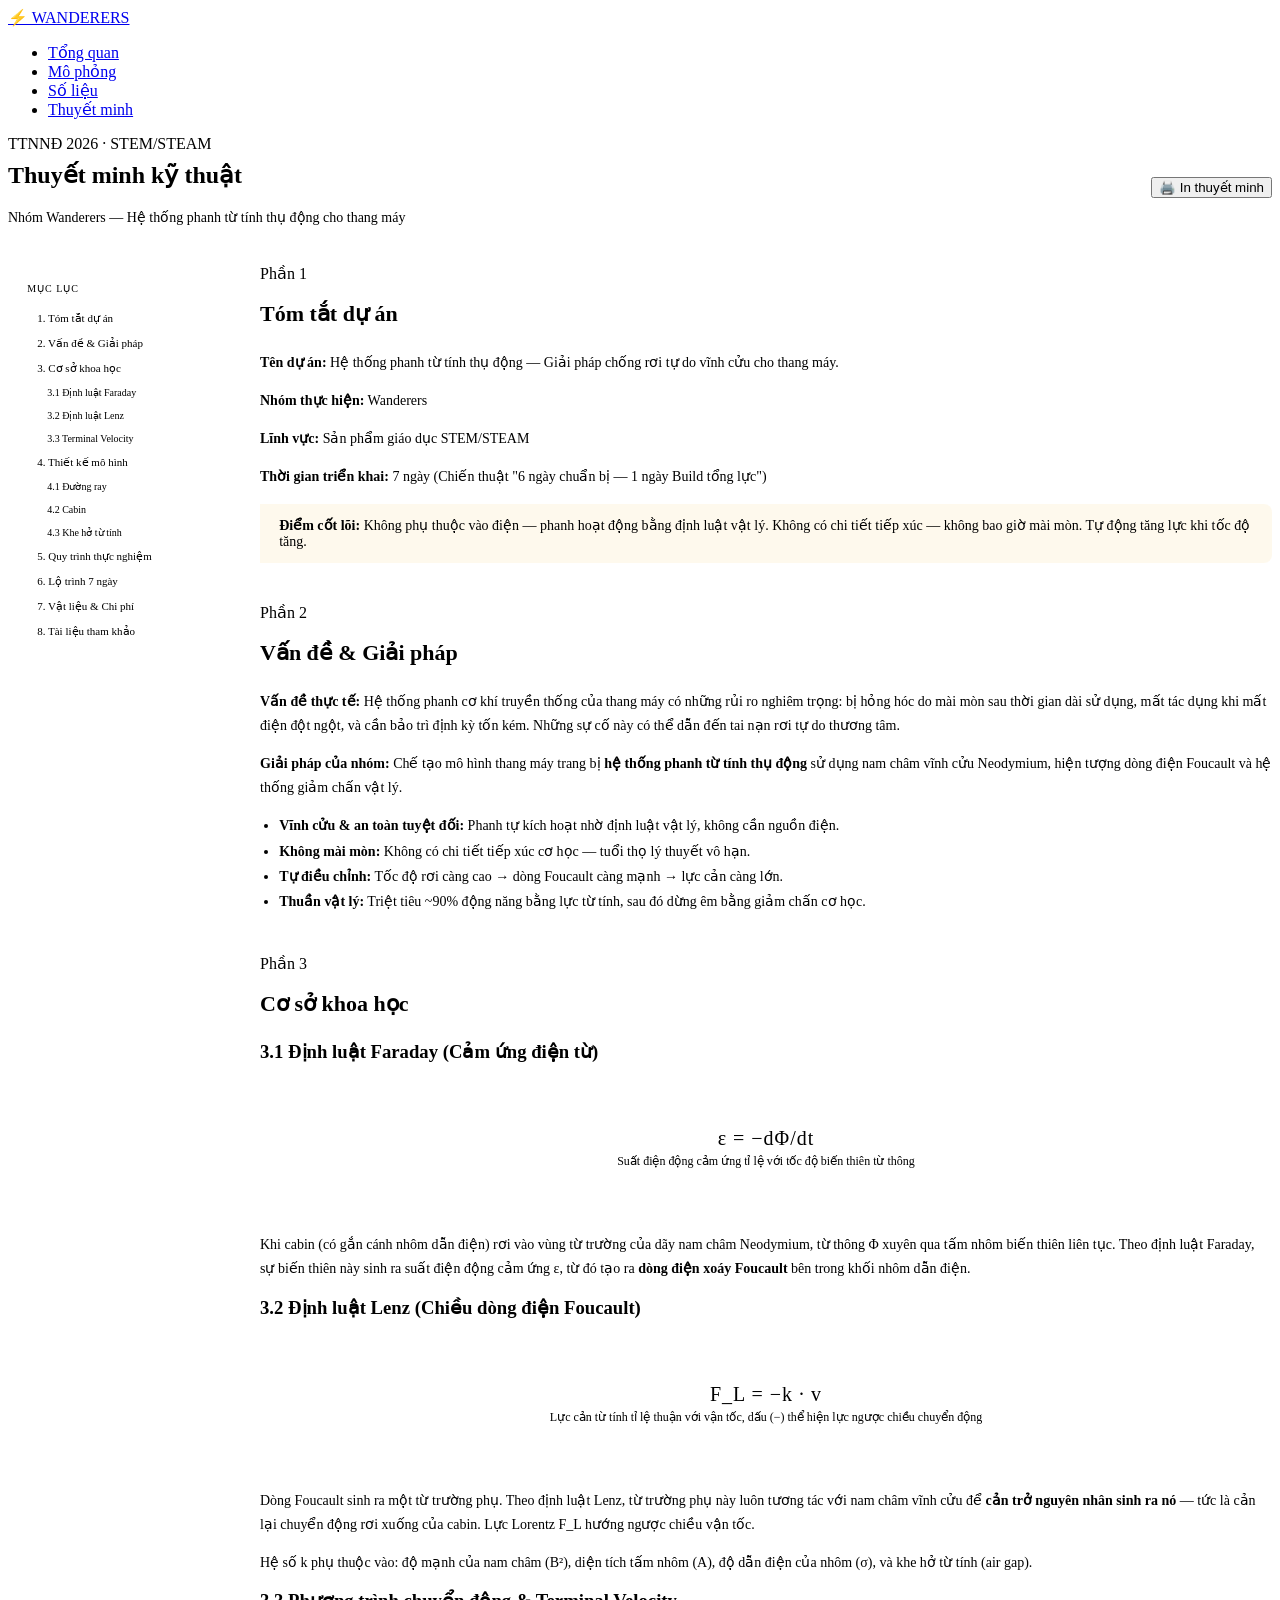
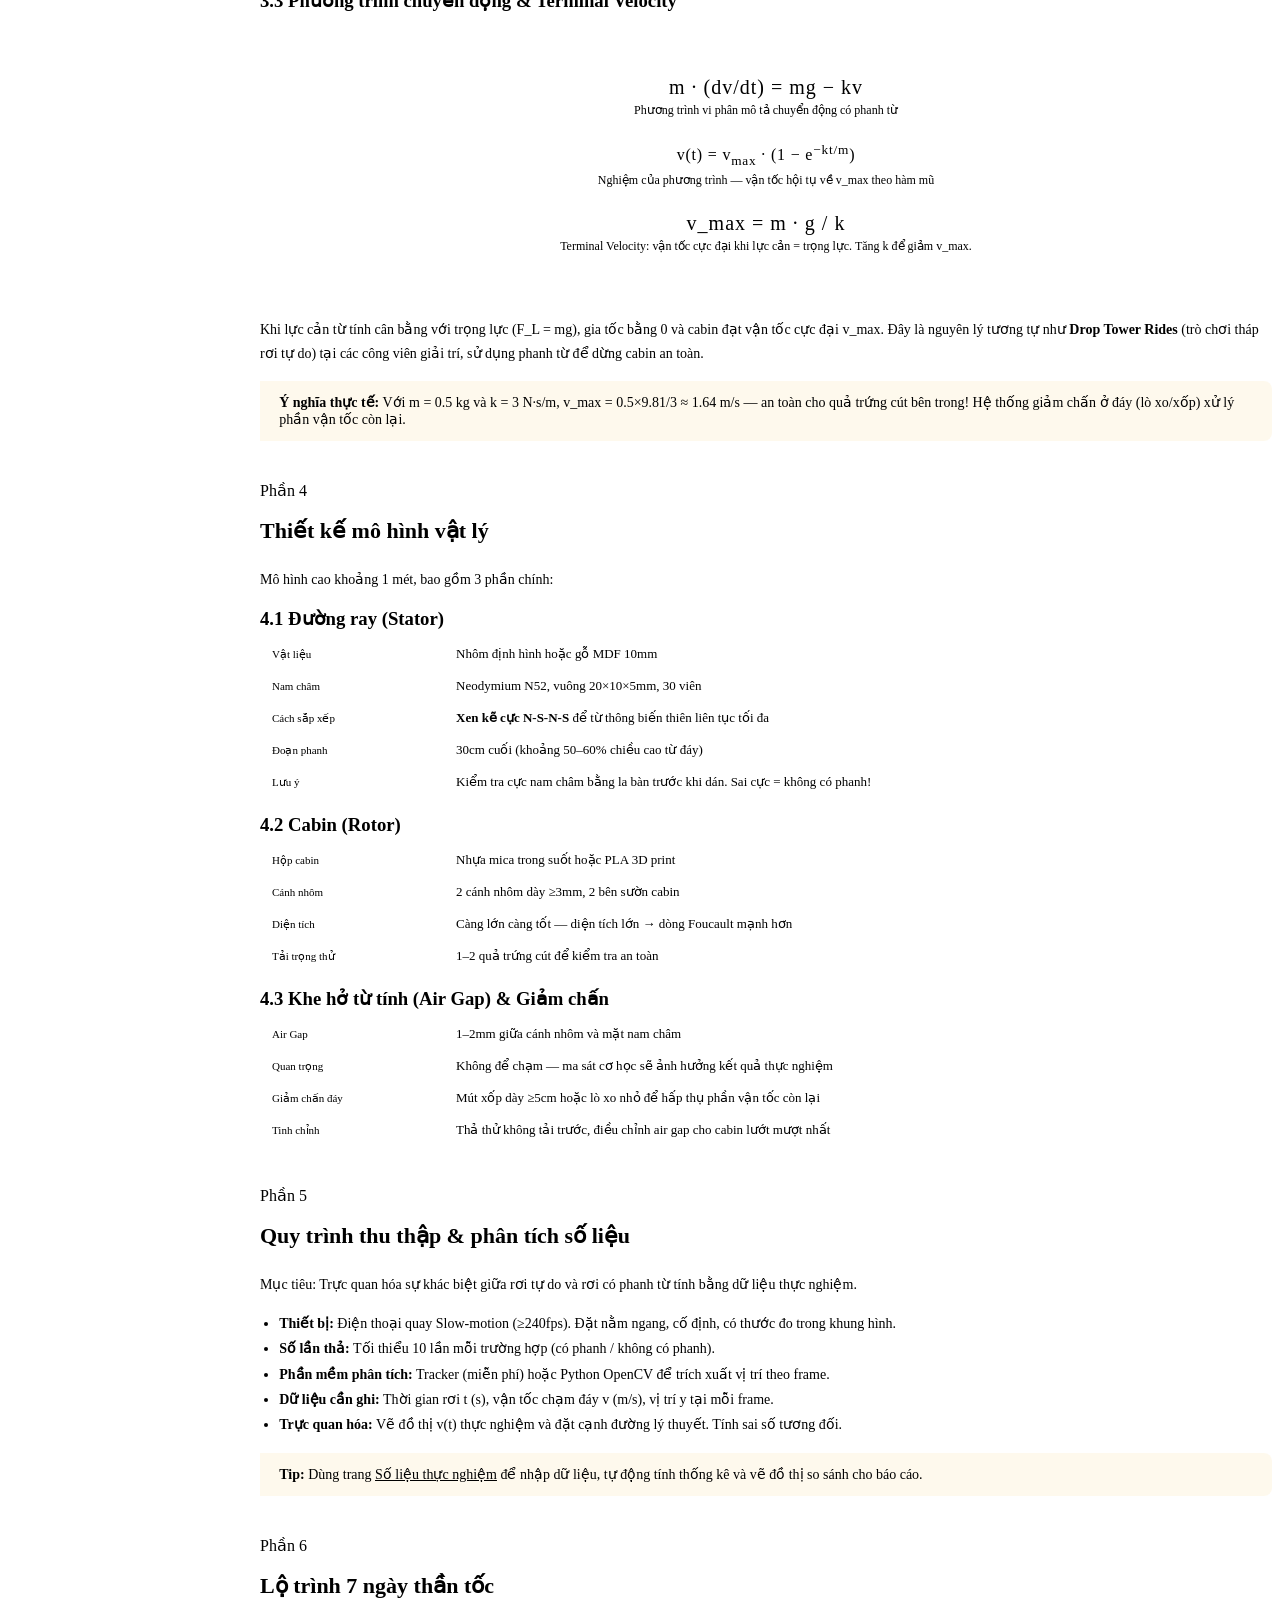
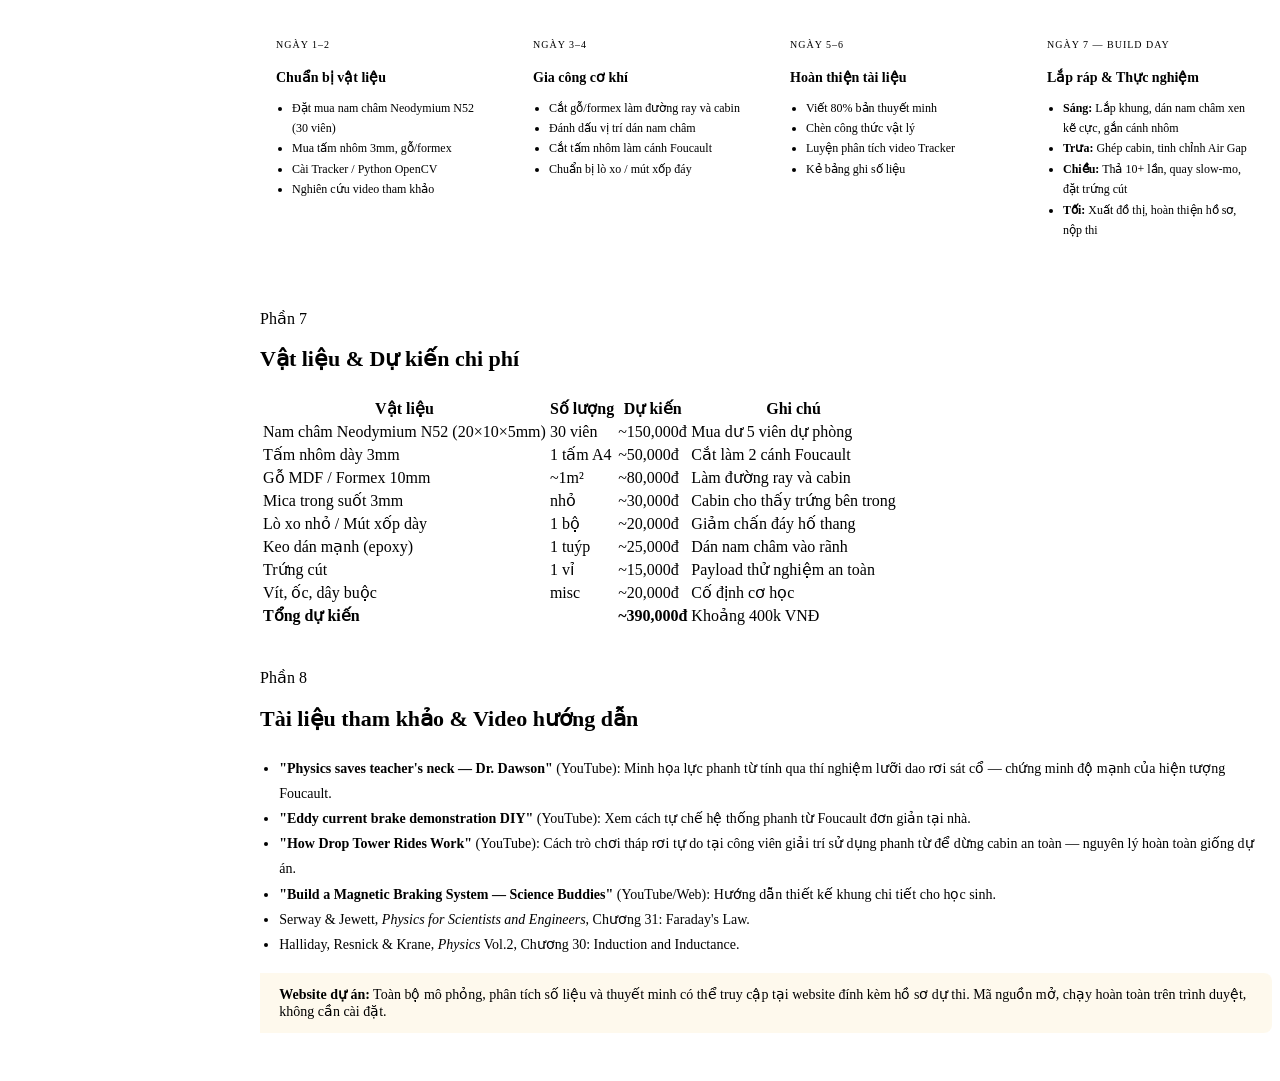
==== report.html @ 01969285 "Add files via upload" ====
<!DOCTYPE html>
<html lang="vi">
<head>
<meta charset="UTF-8">
<meta name="viewport" content="width=device-width, initial-scale=1.0">
<title>Thuyết minh kỹ thuật — Wanderers</title>
<link rel="stylesheet" href="assets/style.css">
<style>
.report-layout {
  display: grid;
  grid-template-columns: 220px 1fr;
  gap: 2rem;
  align-items: start;
}
@media (max-width: 700px) { .report-layout { grid-template-columns: 1fr; } }

/* Sidebar TOC */
.toc {
  position: sticky;
  top: 72px;
  background: var(--bg2);
  border: 1px solid var(--border);
  border-radius: 12px;
  padding: 1.2rem;
}
.toc-title {
  font-family: var(--mono);
  font-size: 10px;
  color: var(--text3);
  text-transform: uppercase;
  letter-spacing: 0.1em;
  margin-bottom: 0.8rem;
}
.toc a {
  display: block;
  padding: 5px 8px;
  font-family: var(--mono);
  font-size: 11px;
  color: var(--text2);
  text-decoration: none;
  border-radius: 4px;
  margin-bottom: 2px;
  border-left: 2px solid transparent;
  transition: all 0.15s;
}
.toc a:hover { background: var(--bg3); color: var(--text); }
.toc a.active { color: var(--accent); border-left-color: var(--accent); background: rgba(240,165,0,0.07); }
.toc a.sub { padding-left: 18px; font-size: 10px; color: var(--text3); }
.toc a.sub:hover { color: var(--text2); }

/* Report content */
.report-section {
  margin-bottom: 2.5rem;
  scroll-margin-top: 72px;
}
.report-section > h2 {
  font-size: 22px;
  margin-bottom: 1rem;
  padding-bottom: 0.5rem;
  border-bottom: 1px solid var(--border);
}
.report-section p {
  color: var(--text2);
  line-height: 1.7;
  margin-bottom: 0.8rem;
  font-size: 14px;
}
.report-section ul {
  color: var(--text2);
  padding-left: 1.2rem;
  margin-bottom: 0.8rem;
  font-size: 14px;
  line-height: 1.8;
}
.report-section ul li::marker { color: var(--accent); }
.report-section b, .report-section strong { color: var(--text); }

.callout {
  background: rgba(240,165,0,0.07);
  border-left: 3px solid var(--accent);
  border-radius: 0 8px 8px 0;
  padding: 0.8rem 1.2rem;
  margin: 1rem 0;
  font-size: 14px;
  color: var(--text2);
}
.callout b { color: var(--accent); }

.phase-grid {
  display: grid;
  grid-template-columns: repeat(auto-fit, minmax(200px, 1fr));
  gap: 1rem;
  margin-top: 1rem;
}
.phase-card {
  background: var(--bg3);
  border: 1px solid var(--border);
  border-radius: 8px;
  padding: 1rem;
}
.phase-card .day {
  font-family: var(--mono);
  font-size: 10px;
  color: var(--accent);
  margin-bottom: 6px;
  text-transform: uppercase;
  letter-spacing: 0.1em;
}
.phase-card h4 {
  font-family: var(--display);
  font-size: 14px;
  font-weight: 700;
  color: var(--text);
  margin-bottom: 6px;
}
.phase-card ul {
  font-size: 12px;
  padding-left: 1rem;
  color: var(--text3);
  line-height: 1.7;
}
.phase-card ul li::marker { color: var(--text3); }

.spec-table {
  width: 100%;
  border-collapse: collapse;
  font-size: 13px;
}
.spec-table td { padding: 8px 12px; border-bottom: 1px solid var(--border); }
.spec-table td:first-child { color: var(--text3); font-family: var(--mono); font-size: 11px; width: 160px; }
.spec-table td:last-child { color: var(--text); }

.physics-diagram {
  background: var(--bg3);
  border: 1px solid var(--border);
  border-radius: 10px;
  padding: 1.5rem;
  margin: 1rem 0;
}
.eq-block {
  text-align: center;
  padding: 1rem;
  margin: 0.5rem 0;
}
.eq-big {
  font-family: var(--mono);
  font-size: 20px;
  color: var(--accent);
  letter-spacing: 0.05em;
}
.eq-small {
  font-family: var(--mono);
  font-size: 12px;
  color: var(--text3);
  margin-top: 4px;
}

/* Print styles */
@media print {
  .toc { display: none; }
  .report-layout { grid-template-columns: 1fr; }
  nav { display: none; }
  body { background: white; color: #222; }
  .card, .physics-diagram, .phase-card { border: 1px solid #ccc; background: white; }
  h1, h2, h3 { color: #000; }
  p, li { color: #444; }
  .eq-big { color: #d4900a; }
  .callout { background: #fffbf0; border-color: #d4900a; }
}
</style>
</head>
<body>
<nav>
  <a class="nav-logo" href="index.html">⚡ WANDERERS</a>
  <ul class="nav-links">
    <li><a href="index.html">Tổng quan</a></li>
    <li><a href="simulation.html">Mô phỏng</a></li>
    <li><a href="data.html">Số liệu</a></li>
    <li><a href="report.html" class="active">Thuyết minh</a></li>
  </ul>
</nav>

<main>
  <div style="margin-bottom:1.5rem;display:flex;align-items:flex-start;justify-content:space-between;flex-wrap:wrap;gap:1rem;">
    <div>
      <div class="label">TTNNĐ 2026 · STEM/STEAM</div>
      <h2 style="margin-top:0.5rem;">Thuyết minh kỹ thuật</h2>
      <p style="color:var(--text2);font-size:14px;margin-top:6px;">Nhóm Wanderers — Hệ thống phanh từ tính thụ động cho thang máy</p>
    </div>
    <button onclick="window.print()" class="no-print" style="align-self:center;">🖨️ In thuyết minh</button>
  </div>

  <div class="report-layout">
    <!-- TOC sidebar -->
    <aside class="toc no-print">
      <div class="toc-title">Mục lục</div>
      <a href="#s1">1. Tóm tắt dự án</a>
      <a href="#s2">2. Vấn đề & Giải pháp</a>
      <a href="#s3">3. Cơ sở khoa học</a>
      <a href="#s3" class="sub">3.1 Định luật Faraday</a>
      <a href="#s3" class="sub">3.2 Định luật Lenz</a>
      <a href="#s3" class="sub">3.3 Terminal Velocity</a>
      <a href="#s4">4. Thiết kế mô hình</a>
      <a href="#s4" class="sub">4.1 Đường ray</a>
      <a href="#s4" class="sub">4.2 Cabin</a>
      <a href="#s4" class="sub">4.3 Khe hở từ tính</a>
      <a href="#s5">5. Quy trình thực nghiệm</a>
      <a href="#s6">6. Lộ trình 7 ngày</a>
      <a href="#s7">7. Vật liệu & Chi phí</a>
      <a href="#s8">8. Tài liệu tham khảo</a>
    </aside>

    <!-- Report body -->
    <article>
      <!-- Section 1 -->
      <div class="report-section" id="s1">
        <div class="label" style="margin-bottom:0.5rem;">Phần 1</div>
        <h2>Tóm tắt dự án</h2>
        <div class="card card-accent">
          <p><strong>Tên dự án:</strong> Hệ thống phanh từ tính thụ động — Giải pháp chống rơi tự do vĩnh cửu cho thang máy.</p>
          <p><strong>Nhóm thực hiện:</strong> Wanderers</p>
          <p><strong>Lĩnh vực:</strong> Sản phẩm giáo dục STEM/STEAM</p>
          <p><strong>Thời gian triển khai:</strong> 7 ngày (Chiến thuật "6 ngày chuẩn bị — 1 ngày Build tổng lực")</p>
        </div>
        <div class="callout">
          <b>Điểm cốt lõi:</b> Không phụ thuộc vào điện — phanh hoạt động bằng định luật vật lý. Không có chi tiết tiếp xúc — không bao giờ mài mòn. Tự động tăng lực khi tốc độ tăng.
        </div>
      </div>

      <!-- Section 2 -->
      <div class="report-section" id="s2">
        <div class="label" style="margin-bottom:0.5rem;">Phần 2</div>
        <h2>Vấn đề & Giải pháp</h2>
        <p><strong>Vấn đề thực tế:</strong> Hệ thống phanh cơ khí truyền thống của thang máy có những rủi ro nghiêm trọng: bị hỏng hóc do mài mòn sau thời gian dài sử dụng, mất tác dụng khi mất điện đột ngột, và cần bảo trì định kỳ tốn kém. Những sự cố này có thể dẫn đến tai nạn rơi tự do thương tâm.</p>
        <p><strong>Giải pháp của nhóm:</strong> Chế tạo mô hình thang máy trang bị <strong>hệ thống phanh từ tính thụ động</strong> sử dụng nam châm vĩnh cửu Neodymium, hiện tượng dòng điện Foucault và hệ thống giảm chấn vật lý.</p>
        <ul>
          <li><strong>Vĩnh cửu & an toàn tuyệt đối:</strong> Phanh tự kích hoạt nhờ định luật vật lý, không cần nguồn điện.</li>
          <li><strong>Không mài mòn:</strong> Không có chi tiết tiếp xúc cơ học — tuổi thọ lý thuyết vô hạn.</li>
          <li><strong>Tự điều chỉnh:</strong> Tốc độ rơi càng cao → dòng Foucault càng mạnh → lực cản càng lớn.</li>
          <li><strong>Thuần vật lý:</strong> Triệt tiêu ~90% động năng bằng lực từ tính, sau đó dừng êm bằng giảm chấn cơ học.</li>
        </ul>
      </div>

      <!-- Section 3 -->
      <div class="report-section" id="s3">
        <div class="label" style="margin-bottom:0.5rem;">Phần 3</div>
        <h2>Cơ sở khoa học</h2>

        <h3 style="margin-bottom:0.5rem;margin-top:1rem;">3.1 Định luật Faraday (Cảm ứng điện từ)</h3>
        <div class="physics-diagram">
          <div class="eq-block">
            <div class="eq-big">ε = −dΦ/dt</div>
            <div class="eq-small">Suất điện động cảm ứng tỉ lệ với tốc độ biến thiên từ thông</div>
          </div>
        </div>
        <p>Khi cabin (có gắn cánh nhôm dẫn điện) rơi vào vùng từ trường của dãy nam châm Neodymium, từ thông Φ xuyên qua tấm nhôm biến thiên liên tục. Theo định luật Faraday, sự biến thiên này sinh ra suất điện động cảm ứng ε, từ đó tạo ra <strong>dòng điện xoáy Foucault</strong> bên trong khối nhôm dẫn điện.</p>

        <h3 style="margin-bottom:0.5rem;margin-top:1rem;">3.2 Định luật Lenz (Chiều dòng điện Foucault)</h3>
        <div class="physics-diagram">
          <div class="eq-block">
            <div class="eq-big">F_L = −k · v</div>
            <div class="eq-small">Lực cản từ tính tỉ lệ thuận với vận tốc, dấu (−) thể hiện lực ngược chiều chuyển động</div>
          </div>
        </div>
        <p>Dòng Foucault sinh ra một từ trường phụ. Theo định luật Lenz, từ trường phụ này luôn tương tác với nam châm vĩnh cửu để <strong>cản trở nguyên nhân sinh ra nó</strong> — tức là cản lại chuyển động rơi xuống của cabin. Lực Lorentz F_L hướng ngược chiều vận tốc.</p>
        <p>Hệ số k phụ thuộc vào: độ mạnh của nam châm (B²), diện tích tấm nhôm (A), độ dẫn điện của nhôm (σ), và khe hở từ tính (air gap).</p>

        <h3 style="margin-bottom:0.5rem;margin-top:1rem;">3.3 Phương trình chuyển động & Terminal Velocity</h3>
        <div class="physics-diagram">
          <div class="eq-block">
            <div class="eq-big">m · (dv/dt) = mg − kv</div>
            <div class="eq-small">Phương trình vi phân mô tả chuyển động có phanh từ</div>
          </div>
          <div class="eq-block" style="padding-top:0;">
            <div class="eq-big" style="font-size:16px;">v(t) = v<sub>max</sub> · (1 − e<sup>−kt/m</sup>)</div>
            <div class="eq-small">Nghiệm của phương trình — vận tốc hội tụ về v_max theo hàm mũ</div>
          </div>
          <div class="eq-block" style="padding-top:0;">
            <div class="eq-big">v_max = m · g / k</div>
            <div class="eq-small">Terminal Velocity: vận tốc cực đại khi lực cản = trọng lực. Tăng k để giảm v_max.</div>
          </div>
        </div>
        <p>Khi lực cản từ tính cân bằng với trọng lực (F_L = mg), gia tốc bằng 0 và cabin đạt vận tốc cực đại v_max. Đây là nguyên lý tương tự như <strong>Drop Tower Rides</strong> (trò chơi tháp rơi tự do) tại các công viên giải trí, sử dụng phanh từ để dừng cabin an toàn.</p>
        <div class="callout">
          <b>Ý nghĩa thực tế:</b> Với m = 0.5 kg và k = 3 N·s/m, v_max = 0.5×9.81/3 ≈ 1.64 m/s — an toàn cho quả trứng cút bên trong! Hệ thống giảm chấn ở đáy (lò xo/xốp) xử lý phần vận tốc còn lại.
        </div>
      </div>

      <!-- Section 4 -->
      <div class="report-section" id="s4">
        <div class="label" style="margin-bottom:0.5rem;">Phần 4</div>
        <h2>Thiết kế mô hình vật lý</h2>
        <p>Mô hình cao khoảng 1 mét, bao gồm 3 phần chính:</p>

        <h3 style="margin-bottom:0.5rem;margin-top:1rem;">4.1 Đường ray (Stator)</h3>
        <table class="spec-table">
          <tr><td>Vật liệu</td><td>Nhôm định hình hoặc gỗ MDF 10mm</td></tr>
          <tr><td>Nam châm</td><td>Neodymium N52, vuông 20×10×5mm, 30 viên</td></tr>
          <tr><td>Cách sắp xếp</td><td><strong>Xen kẽ cực N-S-N-S</strong> để từ thông biến thiên liên tục tối đa</td></tr>
          <tr><td>Đoạn phanh</td><td>30cm cuối (khoảng 50–60% chiều cao từ đáy)</td></tr>
          <tr><td>Lưu ý</td><td>Kiểm tra cực nam châm bằng la bàn trước khi dán. Sai cực = không có phanh!</td></tr>
        </table>

        <h3 style="margin-bottom:0.5rem;margin-top:1rem;">4.2 Cabin (Rotor)</h3>
        <table class="spec-table">
          <tr><td>Hộp cabin</td><td>Nhựa mica trong suốt hoặc PLA 3D print</td></tr>
          <tr><td>Cánh nhôm</td><td>2 cánh nhôm dày ≥3mm, 2 bên sườn cabin</td></tr>
          <tr><td>Diện tích</td><td>Càng lớn càng tốt — diện tích lớn → dòng Foucault mạnh hơn</td></tr>
          <tr><td>Tải trọng thử</td><td>1–2 quả trứng cút để kiểm tra an toàn</td></tr>
        </table>

        <h3 style="margin-bottom:0.5rem;margin-top:1rem;">4.3 Khe hở từ tính (Air Gap) & Giảm chấn</h3>
        <table class="spec-table">
          <tr><td>Air Gap</td><td>1–2mm giữa cánh nhôm và mặt nam châm</td></tr>
          <tr><td>Quan trọng</td><td>Không để chạm — ma sát cơ học sẽ ảnh hưởng kết quả thực nghiệm</td></tr>
          <tr><td>Giảm chấn đáy</td><td>Mút xốp dày ≥5cm hoặc lò xo nhỏ để hấp thụ phần vận tốc còn lại</td></tr>
          <tr><td>Tinh chỉnh</td><td>Thả thử không tải trước, điều chỉnh air gap cho cabin lướt mượt nhất</td></tr>
        </table>
      </div>

      <!-- Section 5 -->
      <div class="report-section" id="s5">
        <div class="label" style="margin-bottom:0.5rem;">Phần 5</div>
        <h2>Quy trình thu thập & phân tích số liệu</h2>
        <p>Mục tiêu: Trực quan hóa sự khác biệt giữa rơi tự do và rơi có phanh từ tính bằng dữ liệu thực nghiệm.</p>
        <ul>
          <li><strong>Thiết bị:</strong> Điện thoại quay Slow-motion (≥240fps). Đặt nằm ngang, cố định, có thước đo trong khung hình.</li>
          <li><strong>Số lần thả:</strong> Tối thiểu 10 lần mỗi trường hợp (có phanh / không có phanh).</li>
          <li><strong>Phần mềm phân tích:</strong> Tracker (miễn phí) hoặc Python OpenCV để trích xuất vị trí theo frame.</li>
          <li><strong>Dữ liệu cần ghi:</strong> Thời gian rơi t (s), vận tốc chạm đáy v (m/s), vị trí y tại mỗi frame.</li>
          <li><strong>Trực quan hóa:</strong> Vẽ đồ thị v(t) thực nghiệm và đặt cạnh đường lý thuyết. Tính sai số tương đối.</li>
        </ul>
        <div class="callout">
          <b>Tip:</b> Dùng trang <a href="data.html" style="color:var(--accent);">Số liệu thực nghiệm</a> để nhập dữ liệu, tự động tính thống kê và vẽ đồ thị so sánh cho báo cáo.
        </div>
      </div>

      <!-- Section 6 -->
      <div class="report-section" id="s6">
        <div class="label" style="margin-bottom:0.5rem;">Phần 6</div>
        <h2>Lộ trình 7 ngày thần tốc</h2>
        <div class="phase-grid">
          <div class="phase-card">
            <div class="day">Ngày 1–2</div>
            <h4>Chuẩn bị vật liệu</h4>
            <ul>
              <li>Đặt mua nam châm Neodymium N52 (30 viên)</li>
              <li>Mua tấm nhôm 3mm, gỗ/formex</li>
              <li>Cài Tracker / Python OpenCV</li>
              <li>Nghiên cứu video tham khảo</li>
            </ul>
          </div>
          <div class="phase-card">
            <div class="day">Ngày 3–4</div>
            <h4>Gia công cơ khí</h4>
            <ul>
              <li>Cắt gỗ/formex làm đường ray và cabin</li>
              <li>Đánh dấu vị trí dán nam châm</li>
              <li>Cắt tấm nhôm làm cánh Foucault</li>
              <li>Chuẩn bị lò xo / mút xốp đáy</li>
            </ul>
          </div>
          <div class="phase-card">
            <div class="day">Ngày 5–6</div>
            <h4>Hoàn thiện tài liệu</h4>
            <ul>
              <li>Viết 80% bản thuyết minh</li>
              <li>Chèn công thức vật lý</li>
              <li>Luyện phân tích video Tracker</li>
              <li>Kẻ bảng ghi số liệu</li>
            </ul>
          </div>
          <div class="phase-card" style="border-color:rgba(240,165,0,0.3);">
            <div class="day" style="color:var(--accent);">Ngày 7 — BUILD DAY</div>
            <h4>Lắp ráp & Thực nghiệm</h4>
            <ul>
              <li><b>Sáng:</b> Lắp khung, dán nam châm xen kẽ cực, gắn cánh nhôm</li>
              <li><b>Trưa:</b> Ghép cabin, tinh chỉnh Air Gap</li>
              <li><b>Chiều:</b> Thả 10+ lần, quay slow-mo, đặt trứng cút</li>
              <li><b>Tối:</b> Xuất đồ thị, hoàn thiện hồ sơ, nộp thi</li>
            </ul>
          </div>
        </div>
      </div>

      <!-- Section 7 -->
      <div class="report-section" id="s7">
        <div class="label" style="margin-bottom:0.5rem;">Phần 7</div>
        <h2>Vật liệu & Dự kiến chi phí</h2>
        <table>
          <thead>
            <tr><th>Vật liệu</th><th>Số lượng</th><th>Dự kiến</th><th>Ghi chú</th></tr>
          </thead>
          <tbody>
            <tr><td>Nam châm Neodymium N52 (20×10×5mm)</td><td>30 viên</td><td>~150,000đ</td><td>Mua dư 5 viên dự phòng</td></tr>
            <tr><td>Tấm nhôm dày 3mm</td><td>1 tấm A4</td><td>~50,000đ</td><td>Cắt làm 2 cánh Foucault</td></tr>
            <tr><td>Gỗ MDF / Formex 10mm</td><td>~1m²</td><td>~80,000đ</td><td>Làm đường ray và cabin</td></tr>
            <tr><td>Mica trong suốt 3mm</td><td>nhỏ</td><td>~30,000đ</td><td>Cabin cho thấy trứng bên trong</td></tr>
            <tr><td>Lò xo nhỏ / Mút xốp dày</td><td>1 bộ</td><td>~20,000đ</td><td>Giảm chấn đáy hố thang</td></tr>
            <tr><td>Keo dán mạnh (epoxy)</td><td>1 tuýp</td><td>~25,000đ</td><td>Dán nam châm vào rãnh</td></tr>
            <tr><td>Trứng cút</td><td>1 vỉ</td><td>~15,000đ</td><td>Payload thử nghiệm an toàn</td></tr>
            <tr><td>Vít, ốc, dây buộc</td><td>misc</td><td>~20,000đ</td><td>Cố định cơ học</td></tr>
          </tbody>
          <tfoot>
            <tr><td colspan="2"><strong>Tổng dự kiến</strong></td><td><strong style="color:var(--accent);">~390,000đ</strong></td><td>Khoảng 400k VNĐ</td></tr>
          </tfoot>
        </table>
      </div>

      <!-- Section 8 -->
      <div class="report-section" id="s8">
        <div class="label" style="margin-bottom:0.5rem;">Phần 8</div>
        <h2>Tài liệu tham khảo & Video hướng dẫn</h2>
        <ul>
          <li><strong>"Physics saves teacher's neck — Dr. Dawson"</strong> (YouTube): Minh họa lực phanh từ tính qua thí nghiệm lưỡi dao rơi sát cổ — chứng minh độ mạnh của hiện tượng Foucault.</li>
          <li><strong>"Eddy current brake demonstration DIY"</strong> (YouTube): Xem cách tự chế hệ thống phanh từ Foucault đơn giản tại nhà.</li>
          <li><strong>"How Drop Tower Rides Work"</strong> (YouTube): Cách trò chơi tháp rơi tự do tại công viên giải trí sử dụng phanh từ để dừng cabin an toàn — nguyên lý hoàn toàn giống dự án.</li>
          <li><strong>"Build a Magnetic Braking System — Science Buddies"</strong> (YouTube/Web): Hướng dẫn thiết kế khung chi tiết cho học sinh.</li>
          <li>Serway & Jewett, <em>Physics for Scientists and Engineers</em>, Chương 31: Faraday's Law.</li>
          <li>Halliday, Resnick & Krane, <em>Physics</em> Vol.2, Chương 30: Induction and Inductance.</li>
        </ul>
        <div class="callout">
          <b>Website dự án:</b> Toàn bộ mô phỏng, phân tích số liệu và thuyết minh có thể truy cập tại website đính kèm hồ sơ dự thi. Mã nguồn mở, chạy hoàn toàn trên trình duyệt, không cần cài đặt.
        </div>
      </div>

    </article>
  </div>
</main>

<script>
// Highlight active TOC item on scroll
const sections = document.querySelectorAll('.report-section');
const tocLinks = document.querySelectorAll('.toc a');
window.addEventListener('scroll', () => {
  let current = '';
  sections.forEach(s => {
    if (window.scrollY >= s.offsetTop - 100) current = s.id;
  });
  tocLinks.forEach(a => {
    a.classList.toggle('active', a.getAttribute('href') === '#' + current);
  });
});
</script>
</body>
</html>
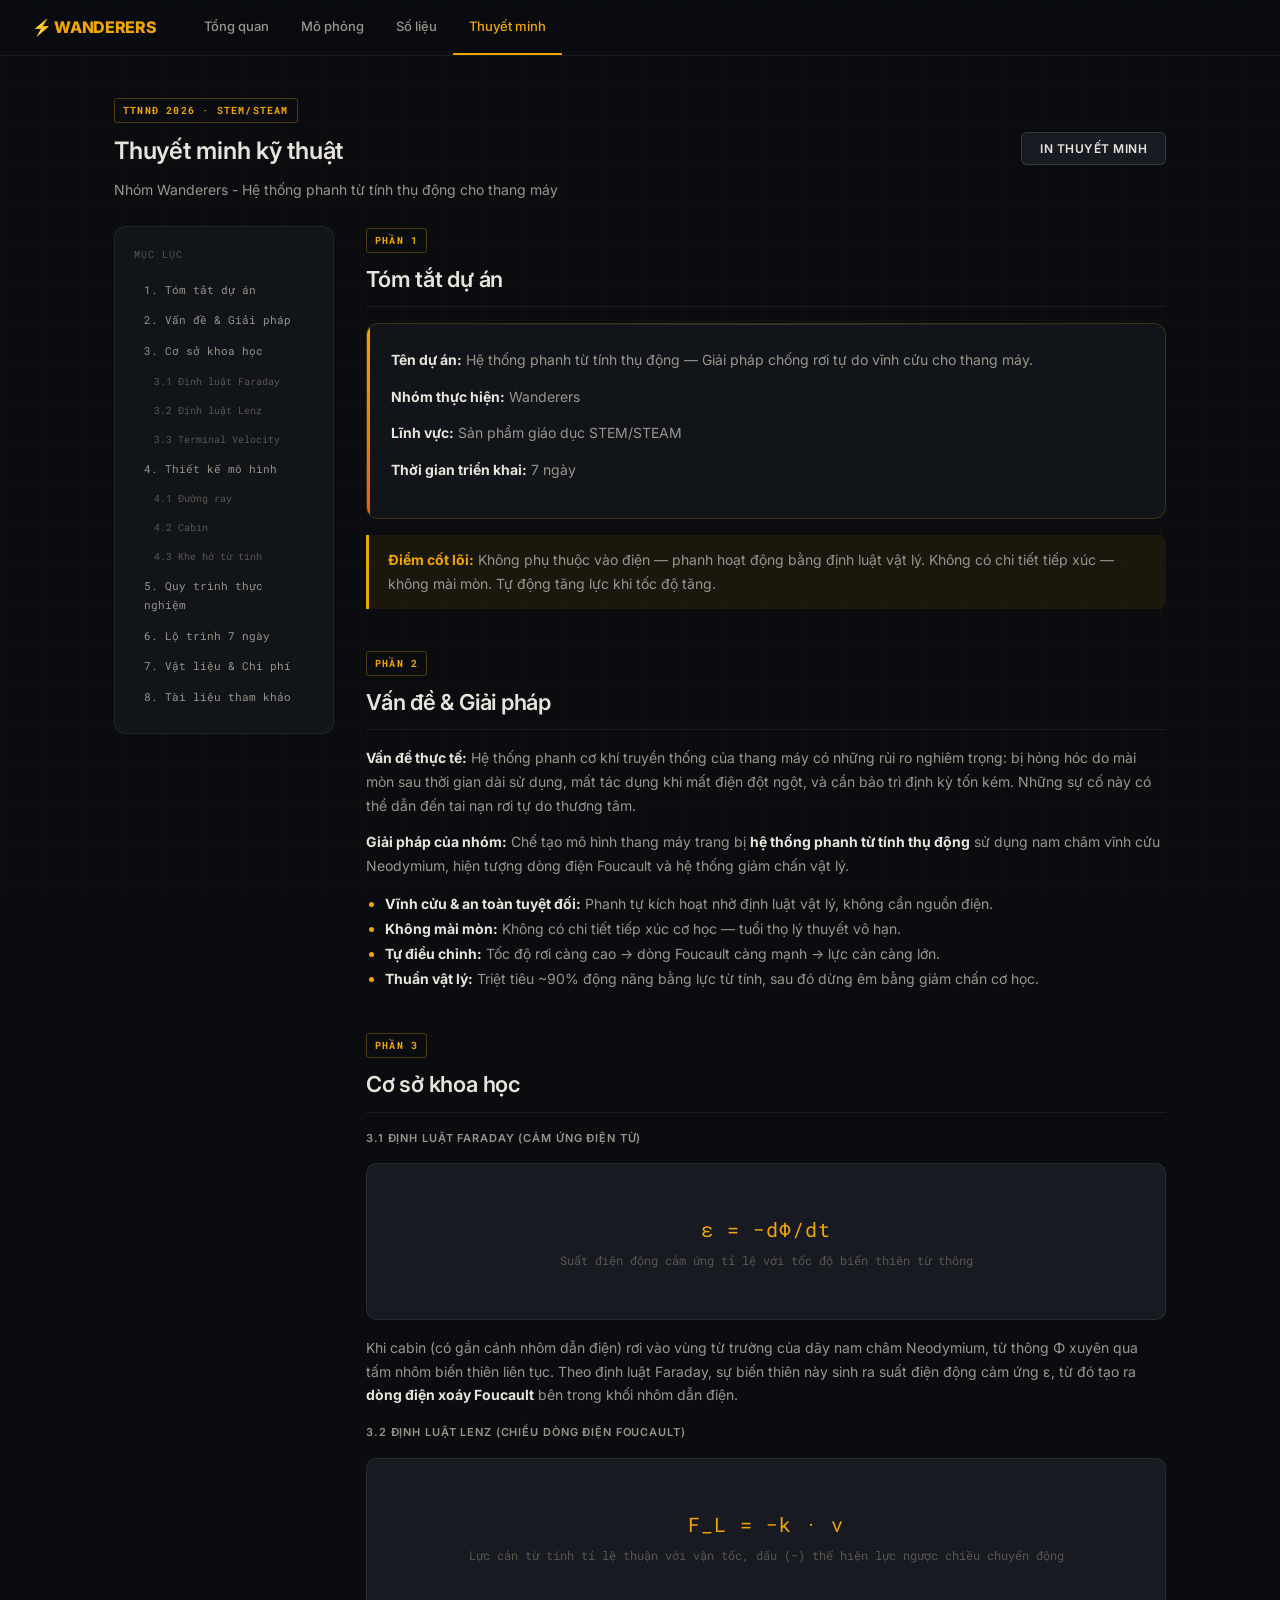
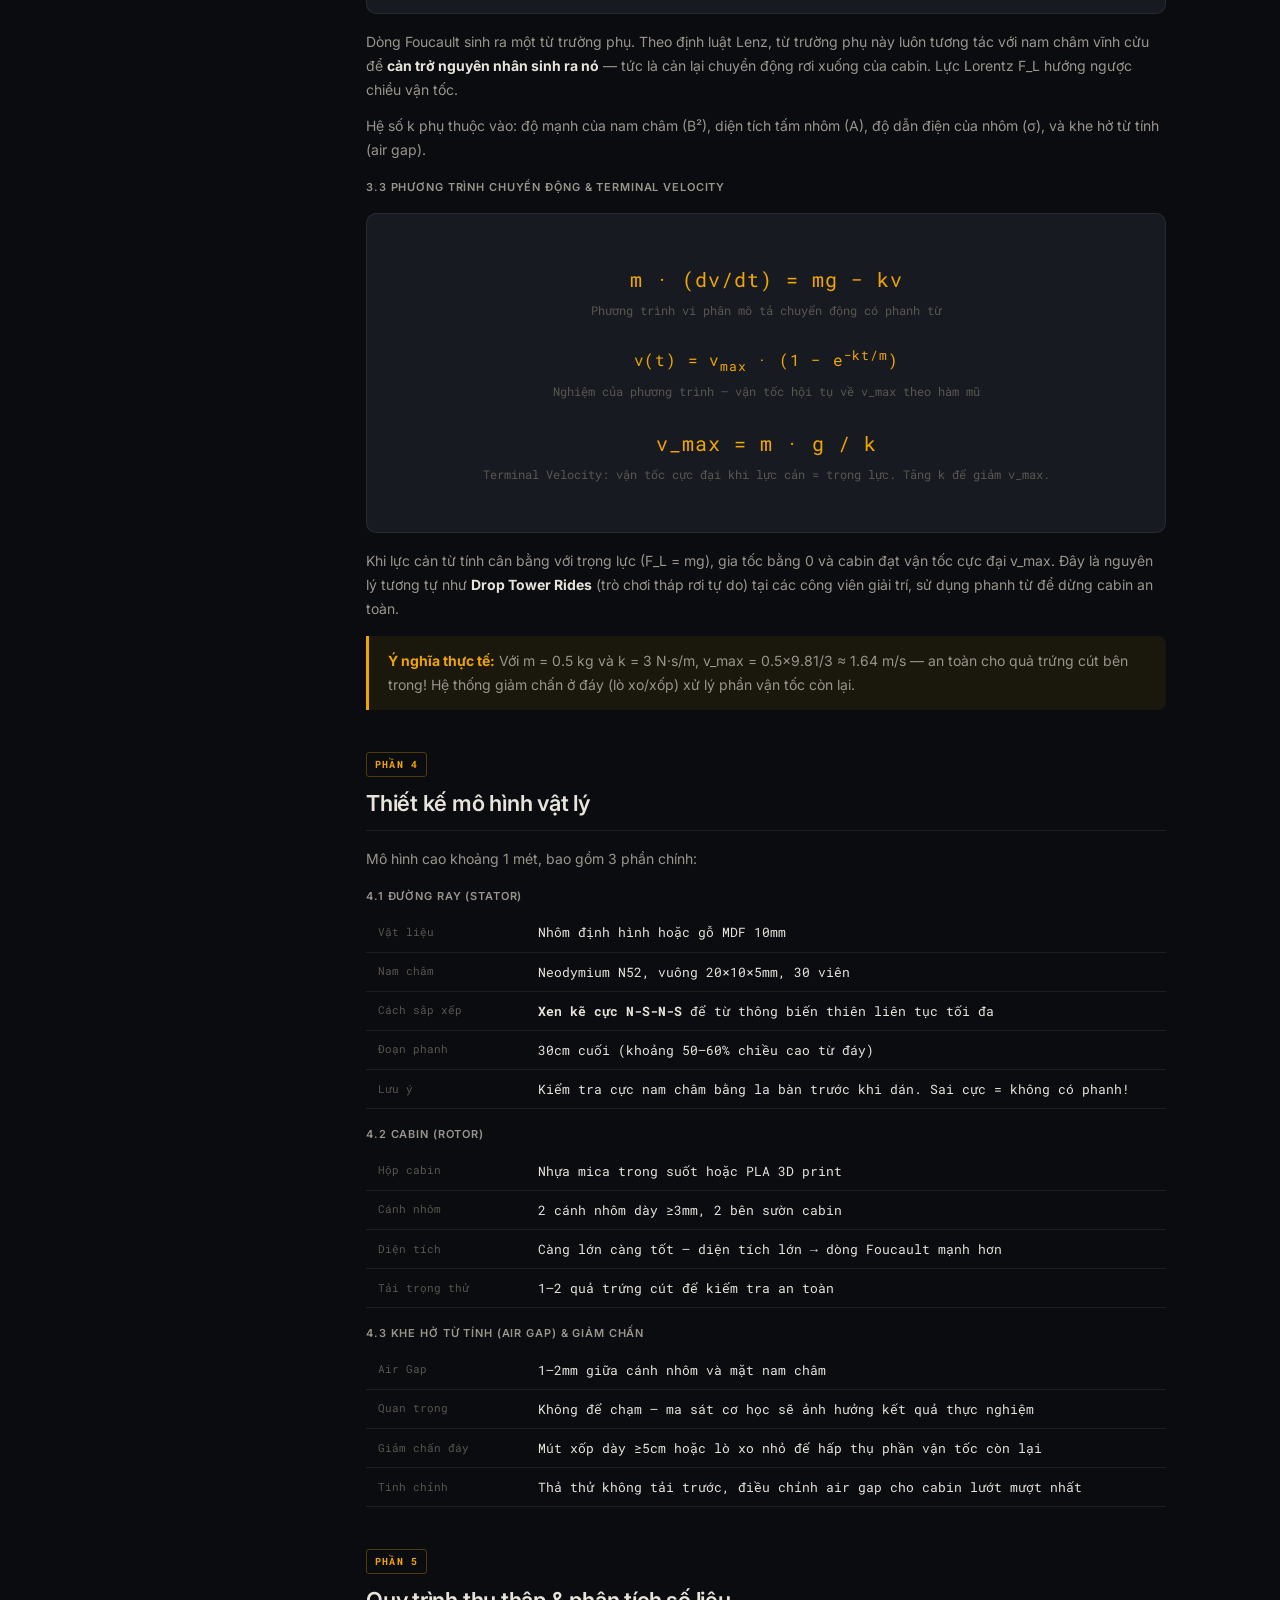
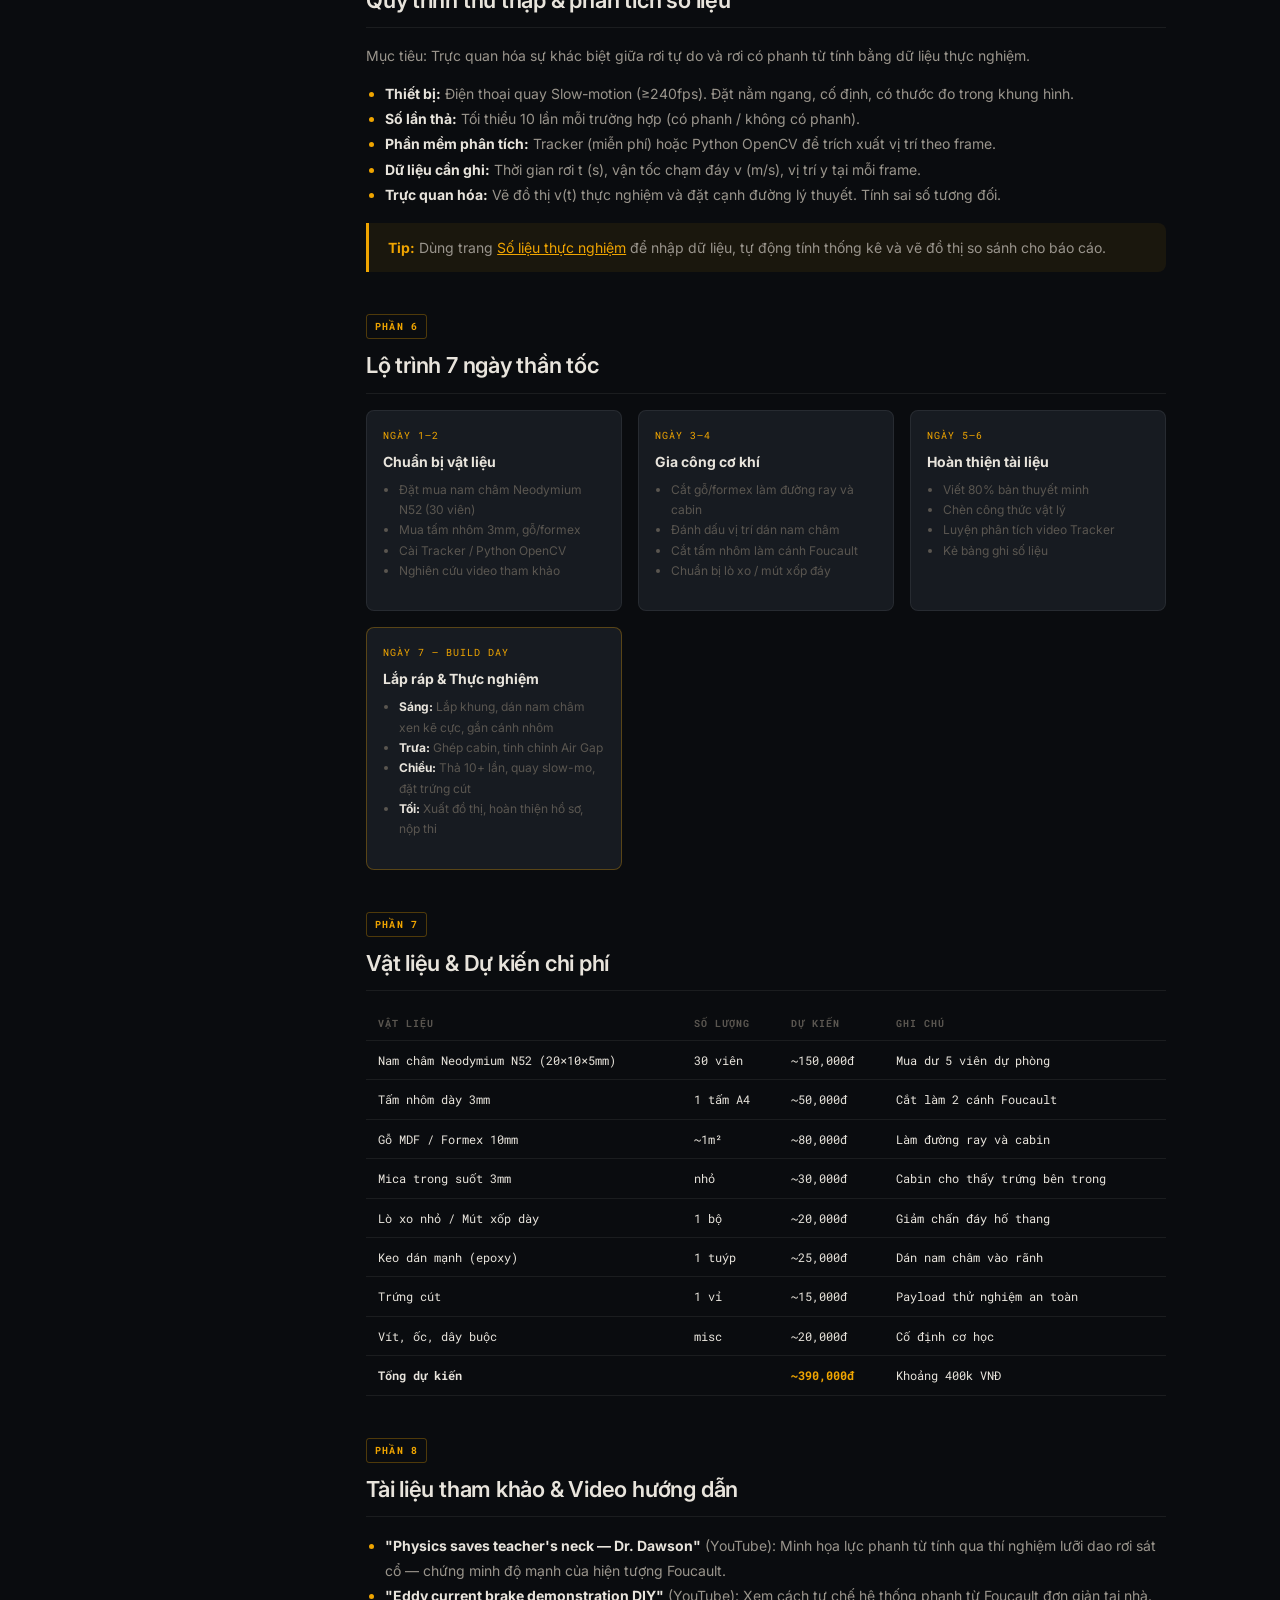
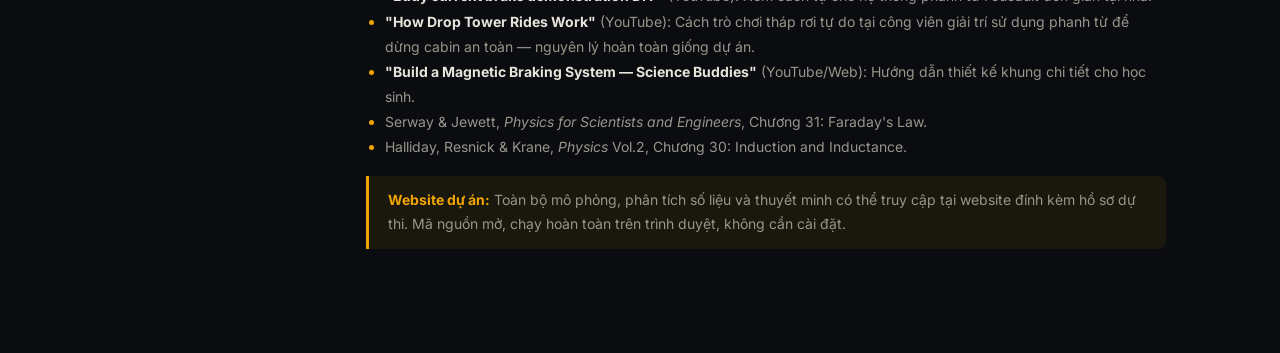
==== commit a6b3a126: "Update report.html" ====
--- a/report.html
+++ b/report.html
@@ -185,9 +185,9 @@
     <div>
       <div class="label">TTNNĐ 2026 · STEM/STEAM</div>
       <h2 style="margin-top:0.5rem;">Thuyết minh kỹ thuật</h2>
-      <p style="color:var(--text2);font-size:14px;margin-top:6px;">Nhóm Wanderers — Hệ thống phanh từ tính thụ động cho thang máy</p>
+      <p style="color:var(--text2);font-size:14px;margin-top:6px;">Nhóm Wanderers - Hệ thống phanh từ tính thụ động cho thang máy</p>
     </div>
-    <button onclick="window.print()" class="no-print" style="align-self:center;">🖨️ In thuyết minh</button>
+    <button onclick="window.print()" class="no-print" style="align-self:center;">In thuyết minh</button>
   </div>
 
   <div class="report-layout">
@@ -220,10 +220,10 @@
           <p><strong>Tên dự án:</strong> Hệ thống phanh từ tính thụ động — Giải pháp chống rơi tự do vĩnh cửu cho thang máy.</p>
           <p><strong>Nhóm thực hiện:</strong> Wanderers</p>
           <p><strong>Lĩnh vực:</strong> Sản phẩm giáo dục STEM/STEAM</p>
-          <p><strong>Thời gian triển khai:</strong> 7 ngày (Chiến thuật "6 ngày chuẩn bị — 1 ngày Build tổng lực")</p>
+          <p><strong>Thời gian triển khai:</strong> 7 ngày </p>
         </div>
         <div class="callout">
-          <b>Điểm cốt lõi:</b> Không phụ thuộc vào điện — phanh hoạt động bằng định luật vật lý. Không có chi tiết tiếp xúc — không bao giờ mài mòn. Tự động tăng lực khi tốc độ tăng.
+          <b>Điểm cốt lõi:</b> Không phụ thuộc vào điện — phanh hoạt động bằng định luật vật lý. Không có chi tiết tiếp xúc — không mài mòn. Tự động tăng lực khi tốc độ tăng.
         </div>
       </div>
 
--- a/assets/style.css
+++ b/assets/style.css
@@ -0,0 +1,397 @@
+@import url('https://fonts.googleapis.com/css2?family=Roboto+Mono:wght@400;500;700&family=Inter:wght@400;500;600;700&display=swap');
+
+:root {
+  --bg: #0a0c0f;
+  --bg2: #111418;
+  --bg3: #171b21;
+  --bg4: #1e242c;
+  --border: rgba(255,255,255,0.07);
+  --border2: rgba(255,255,255,0.13);
+  --accent: #f0a500;
+  --accent2: #e06020;
+  --blue: #3a8fd4;
+  --green: #2db87a;
+  --red: #e04040;
+  --purple: #8b6cf0;
+  --text: #e8e4dc;
+  --text2: #9a958c;
+  --text3: #5a5650;
+  --mono: 'Roboto Mono', monospace;
+  --display: 'Inter', sans-serif;
+  --body: 'Inter', sans-serif;
+}
+
+*, *::before, *::after { box-sizing: border-box; margin: 0; padding: 0; }
+
+html { scroll-behavior: smooth; }
+
+body {
+  background: var(--bg);
+  color: var(--text);
+  font-family: var(--body);
+  font-size: 15px;
+  font-weight: 400;
+  line-height: 1.7;
+  min-height: 100vh;
+  overflow-x: hidden;
+}
+
+/* GRID BACKGROUND */
+body::before {
+  content: '';
+  position: fixed;
+  inset: 0;
+  background-image:
+    linear-gradient(rgba(240,165,0,0.03) 1px, transparent 1px),
+    linear-gradient(90deg, rgba(240,165,0,0.03) 1px, transparent 1px);
+  background-size: 40px 40px;
+  pointer-events: none;
+  z-index: 0;
+}
+
+/* NAV */
+nav {
+  position: sticky;
+  top: 0;
+  z-index: 100;
+  background: rgba(10,12,15,0.92);
+  backdrop-filter: blur(12px);
+  border-bottom: 1px solid var(--border);
+  padding: 0 2rem;
+  display: flex;
+  align-items: center;
+  gap: 0;
+  height: 56px;
+}
+
+.nav-logo {
+  font-family: var(--display);
+  font-weight: 800;
+  font-size: 16px;
+  color: var(--accent);
+  letter-spacing: -0.02em;
+  margin-right: 2rem;
+  text-decoration: none;
+  white-space: nowrap;
+}
+
+.nav-links {
+  display: flex;
+  gap: 0;
+  list-style: none;
+  height: 100%;
+}
+
+.nav-links a {
+  display: flex;
+  align-items: center;
+  height: 100%;
+  padding: 0 1rem;
+  font-family: var(--body);
+  font-size: 13px;
+  font-weight: 500;
+  color: var(--text2);
+  text-decoration: none;
+  border-bottom: 2px solid transparent;
+  transition: color 0.2s, border-color 0.2s;
+  white-space: nowrap;
+}
+
+.nav-links a:hover { color: var(--text); }
+.nav-links a.active { color: var(--accent); border-bottom-color: var(--accent); }
+
+/* MAIN LAYOUT */
+main {
+  position: relative;
+  z-index: 1;
+  max-width: 1100px;
+  margin: 0 auto;
+  padding: 2.5rem 1.5rem 4rem;
+}
+
+/* CARDS */
+.card {
+  background: var(--bg2);
+  border: 1px solid var(--border);
+  border-radius: 12px;
+  padding: 1.5rem;
+  position: relative;
+  overflow: hidden;
+}
+
+.card::before {
+  content: '';
+  position: absolute;
+  top: 0; left: 0; right: 0;
+  height: 1px;
+  background: linear-gradient(90deg, transparent, var(--border2), transparent);
+}
+
+.card-accent {
+  border-color: rgba(240,165,0,0.2);
+}
+.card-accent::after {
+  content: '';
+  position: absolute;
+  top: 0; left: 0;
+  width: 3px; height: 100%;
+  background: linear-gradient(180deg, var(--accent), var(--accent2));
+  border-radius: 12px 0 0 12px;
+}
+
+/* HEADINGS */
+h1 {
+  font-family: var(--display);
+  font-weight: 700;
+  font-size: clamp(26px, 4vw, 44px);
+  line-height: 1.15;
+  letter-spacing: -0.02em;
+  color: var(--text);
+}
+
+h2 {
+  font-family: var(--display);
+  font-weight: 600;
+  font-size: clamp(18px, 2.5vw, 24px);
+  letter-spacing: -0.01em;
+}
+
+h3 {
+  font-family: var(--body);
+  font-size: 11px;
+  font-weight: 600;
+  letter-spacing: 0.08em;
+  text-transform: uppercase;
+  color: var(--text2);
+}
+
+/* LABELS */
+.label {
+  font-family: var(--mono);
+  font-size: 10px;
+  font-weight: 700;
+  letter-spacing: 0.12em;
+  text-transform: uppercase;
+  color: var(--accent);
+  padding: 3px 8px;
+  border: 1px solid rgba(240,165,0,0.3);
+  border-radius: 3px;
+  display: inline-block;
+}
+
+/* METRICS */
+.metric-grid {
+  display: grid;
+  grid-template-columns: repeat(auto-fit, minmax(120px, 1fr));
+  gap: 12px;
+}
+
+.metric {
+  background: var(--bg3);
+  border: 1px solid var(--border);
+  border-radius: 8px;
+  padding: 12px 14px;
+}
+
+.metric .val {
+  font-family: var(--mono);
+  font-size: 22px;
+  font-weight: 700;
+  color: var(--accent);
+  line-height: 1;
+}
+
+.metric .lbl {
+  font-size: 11px;
+  color: var(--text3);
+  margin-top: 4px;
+  font-family: var(--body);
+}
+
+/* BUTTONS */
+button, .btn {
+  font-family: var(--body);
+  font-size: 12px;
+  font-weight: 600;
+  letter-spacing: 0.04em;
+  text-transform: uppercase;
+  padding: 8px 18px;
+  border-radius: 6px;
+  border: 1px solid var(--border2);
+  background: var(--bg3);
+  color: var(--text);
+  cursor: pointer;
+  transition: all 0.15s;
+  text-decoration: none;
+  display: inline-flex;
+  align-items: center;
+  gap: 6px;
+}
+
+button:hover, .btn:hover {
+  background: var(--bg4);
+  border-color: rgba(240,165,0,0.4);
+  color: var(--accent);
+}
+
+button.primary, .btn.primary {
+  background: var(--accent);
+  border-color: var(--accent);
+  color: #000;
+}
+button.primary:hover, .btn.primary:hover {
+  background: #fbb520;
+  color: #000;
+}
+
+/* INPUTS */
+input[type=range] {
+  -webkit-appearance: none;
+  width: 100%;
+  height: 4px;
+  background: var(--bg4);
+  border-radius: 2px;
+  outline: none;
+  cursor: pointer;
+}
+input[type=range]::-webkit-slider-thumb {
+  -webkit-appearance: none;
+  width: 14px; height: 14px;
+  border-radius: 50%;
+  background: var(--accent);
+  cursor: pointer;
+  transition: transform 0.15s;
+}
+input[type=range]::-webkit-slider-thumb:hover { transform: scale(1.3); }
+
+input[type=number], input[type=text] {
+  background: var(--bg3);
+  border: 1px solid var(--border2);
+  border-radius: 6px;
+  color: var(--text);
+  font-family: var(--mono);
+  font-size: 13px;
+  padding: 7px 10px;
+  outline: none;
+  transition: border-color 0.15s;
+}
+input[type=number]:focus, input[type=text]:focus {
+  border-color: var(--accent);
+}
+
+/* BADGES */
+.badge {
+  font-family: var(--mono);
+  font-size: 10px;
+  font-weight: 700;
+  letter-spacing: 0.08em;
+  text-transform: uppercase;
+  padding: 3px 9px;
+  border-radius: 3px;
+  display: inline-block;
+}
+.badge-green { background: rgba(45,184,122,0.15); color: var(--green); border: 1px solid rgba(45,184,122,0.3); }
+.badge-red { background: rgba(224,64,64,0.15); color: var(--red); border: 1px solid rgba(224,64,64,0.3); }
+.badge-amber { background: rgba(240,165,0,0.15); color: var(--accent); border: 1px solid rgba(240,165,0,0.3); }
+.badge-blue { background: rgba(58,143,212,0.15); color: var(--blue); border: 1px solid rgba(58,143,212,0.3); }
+
+/* TABLE */
+table {
+  width: 100%;
+  border-collapse: collapse;
+  font-family: var(--mono);
+  font-size: 12px;
+}
+th {
+  text-align: left;
+  padding: 8px 12px;
+  color: var(--text3);
+  font-size: 10px;
+  letter-spacing: 0.1em;
+  text-transform: uppercase;
+  border-bottom: 1px solid var(--border);
+}
+td {
+  padding: 9px 12px;
+  border-bottom: 1px solid var(--border);
+  color: var(--text);
+}
+tr:hover td { background: rgba(255,255,255,0.02); }
+
+/* FORMULA BOX */
+.formula {
+  background: var(--bg3);
+  border: 1px solid rgba(240,165,0,0.2);
+  border-radius: 8px;
+  padding: 14px 18px;
+  font-family: var(--mono);
+  font-size: 14px;
+  color: var(--accent);
+  text-align: center;
+  letter-spacing: 0.05em;
+}
+
+/* DIVIDER */
+.divider {
+  height: 1px;
+  background: var(--border);
+  margin: 1.5rem 0;
+}
+
+/* SECTION TITLE */
+.section-title {
+  display: flex;
+  align-items: center;
+  gap: 10px;
+  margin-bottom: 1rem;
+}
+.section-title::after {
+  content: '';
+  flex: 1;
+  height: 1px;
+  background: var(--border);
+}
+
+/* CANVAS WRAPPER */
+.chart-wrap {
+  position: relative;
+  width: 100%;
+}
+
+/* SCROLLBAR */
+::-webkit-scrollbar { width: 6px; }
+::-webkit-scrollbar-track { background: var(--bg); }
+::-webkit-scrollbar-thumb { background: var(--bg4); border-radius: 3px; }
+
+/* PRINT */
+@media print {
+  body::before { display: none; }
+  nav { display: none; }
+  .no-print { display: none; }
+  body { background: white; color: black; }
+  .card { border: 1px solid #ddd; }
+}
+
+/* ANIMATIONS */
+@keyframes fadeIn { from { opacity:0; transform: translateY(8px); } to { opacity:1; transform: translateY(0); } }
+@keyframes pulse { 0%,100% { opacity:1; } 50% { opacity:0.5; } }
+@keyframes scanline { from { transform: translateY(-100%); } to { transform: translateY(100vh); } }
+
+.fade-in { animation: fadeIn 0.4s ease both; }
+
+/* ── MOBILE NAV FIX ── */
+@media (max-width: 600px) {
+  nav {
+    padding: 0 0.75rem;
+    overflow-x: auto;
+    -webkit-overflow-scrolling: touch;
+  }
+  .nav-logo {
+    font-size: 13px;
+    margin-right: 1rem;
+  }
+  .nav-links a {
+    font-size: 12px;
+    padding: 0 0.65rem;
+  }
+}
